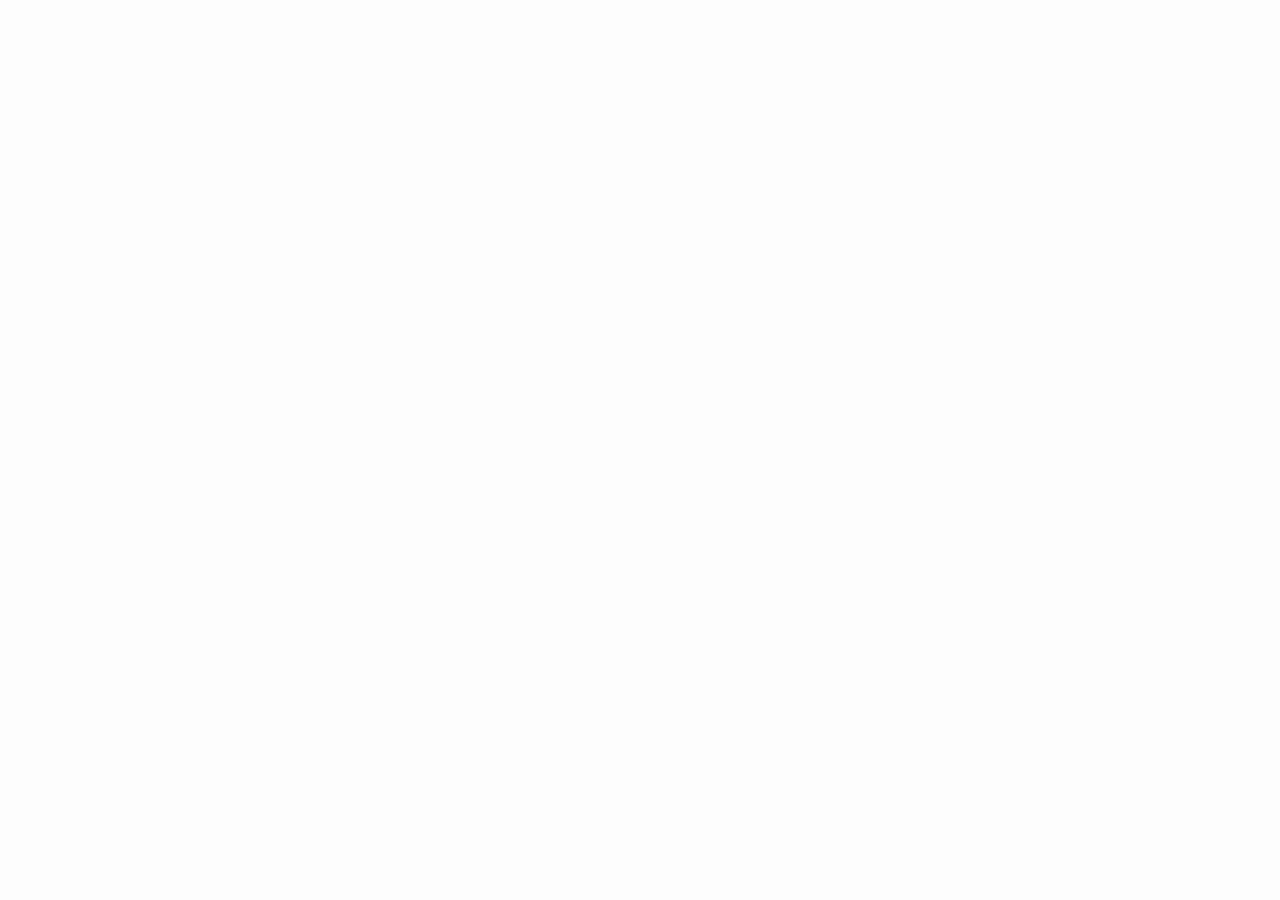
==== order.html @ 1d366cea "Перенос файлов из предыдущей домашки" ====
<!doctype html>
<html lang="ru">

<head>
    <meta charset="utf-8" />
    <meta name="viewport" content="width=device-width,initial-scale=1,maximum-scale=1,user-scalable=0" />
    <title>Оформление доставки</title>

    <link rel="stylesheet" href="styles/base.css" />
    <link rel="stylesheet" href="styles/base_adaptive.css" />

    <link rel="stylesheet" href="styles/order.css" />
    <link rel="stylesheet" href="styles/order_adaptive.css" />
</head>

<body>
    <div id="map"></div>
</body>

</html>
---- styles/base.css ----
*, *::before, *::after {
  box-sizing: border-box;
}

@font-face {
  font-family: "Roboto";
  src: url("../fonts/Roboto-Regular.ttf");
  font-weight: normal;
}

@font-face {
  font-family: "Roboto";
  src: url("../fonts/Roboto-Bold.ttf");
  font-weight: bold;
}

@font-face {
  font-family: "Roboto";
  src: url("../fonts/Roboto-Medium.ttf");
  font-weight: 500;
}

html, body {
  margin: 0;
  color: #111111;
  font-family: "Roboto", sans-serif;
}

body {
  background: #FDFDFD;
}

.header {
  border-radius: 18px;
  box-shadow: 0 7px 20px 0 #0000002E;
  backdrop-filter: blur(10px);
  background: #ffffff;
  left: 20px;
  border: 1px solid rgba(0, 0, 0, 0.08);
  position: fixed;
  right: 20px;
  top: 20px;
  padding: 14px 18px;
  height: 70px;
  display: flex;
  align-items: center;
  z-index: 6;
}

.header-brand {
  display: flex;
  align-items: center;
  text-decoration: none;
  gap: 10px;
}

.header-logo {
  width: 42px;
  height: 42px;
  border-radius: 10px;
  background: #FFCC00;
  display: grid;
  place-items: center;
  font-weight: bold;
  color: #111;
}

.header-title {
  font-size: 18px;
  font-weight: bold;
  color: #111111;
  text-decoration: none;
}

.header-menu {
  display: flex;
  align-items: center;
  gap: 60px;
  margin: 0;
  position: absolute;
  left: 50%;
  transform: translateX(-50%);
}

.header-link {
  font-size: 14px;
  color: #111111;
  text-decoration: none;
}

.button {
  border: 0;
  outline: none;
  height: 44px;
  border-radius: 10px;
  font-size: 14px;
  font-weight: bold;
  cursor: pointer;
  font-family: inherit;
  transition: transform .08s ease, opacity .12s ease;
  background: #DC6133;
  color: #111111;
  text-align: center;
  text-decoration: none;
}

.button:hover {
  background-color: #E5BC19;
}

.button:disabled {
  cursor: not-allowed;
  background-color: #FADE6E;
  color: #787878;
  transform: none;
}

.button.button-white {
  background: #ffffff;
  border: 1px solid #111111;
}

.button.button-white:hover {
  background: rgb(241 241 241);
}
---- styles/base_adaptive.css ----
@media (max-width: 767px) {
  .header {
    left: 10px;
    right: 10px;
    top: 10px;
  }

  .header-link span {
    display: none;
  }

  .header-menu {
    gap: 20px;
    justify-content: flex-start;
    margin: 0 0 0 30px;
    position: static;
    transform: none;
  }
}

@media (max-width: 420px) {
  .header-title {
    display: none;
  }
}

@media (max-width: 374px) {
  .header-menu {
    gap: 10px;
    margin: 0 0 0 10px;
  }
}
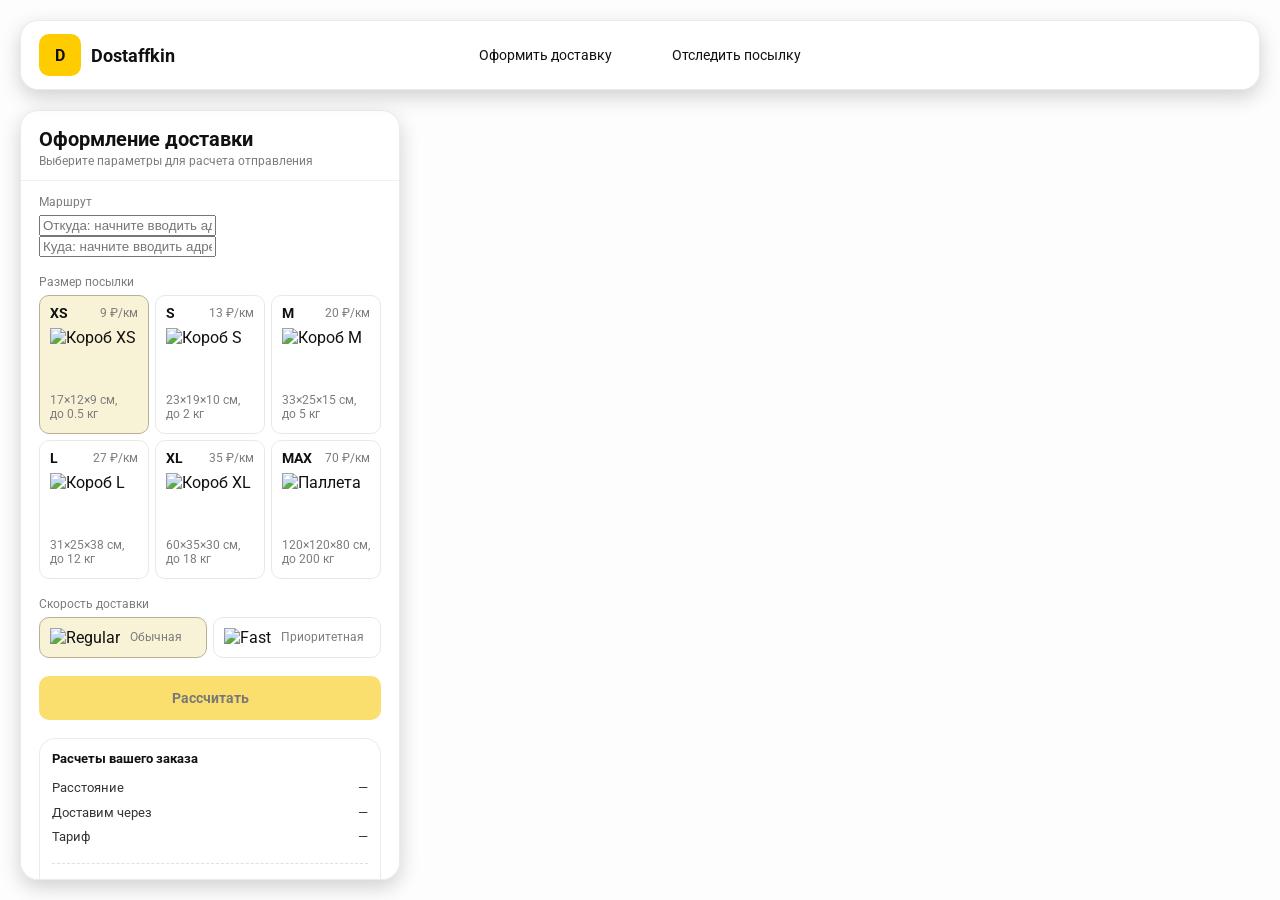
==== commit 8dc41dac: "Изменения в order.html" ====
--- a/order.html
+++ b/order.html
@@ -15,6 +15,174 @@
 
 <body>
     <div id="map"></div>
+    <header class="header">
+        <a class="header-brand" href="./index.html">
+            <div class="header-logo">D</div>
+            <div class="header-title">Dostaffkin</div>
+        </a>
+        <nav class="header-menu">
+            <a class="header-link" href="#">Оформить <span>доставку</span></a>
+            <a class="header-link" href="./track.html">Отследить <span>посылку</span></a>
+        </nav>
+    </header>
+
+    <aside class="main" id="sidebar">
+        <div class="main-header">
+            <div class="main-title">Оформление доставки</div>
+            <div class="main-text">Выберите параметры для расчета отправления</div>
+        </div>
+        <div class="main-content">
+            <div class="main-route">
+                <div class="main-block-title">Маршрут</div>
+                <div class="main-fields">
+                    <div class="main-field" id="fromField">
+                        <div class="main-pin"></div>
+                        <input id="from" placeholder="Откуда: начните вводить адрес" autocomplete="off" />
+                        <div class="main-ac" id="fromAc" role="listbox" aria-label="Подсказки адресов"></div>
+                    </div>
+
+                    <div class="main-field" id="toField">
+                        <div class="main-pin"></div>
+                        <input id="to" placeholder="Куда: начните вводить адрес" autocomplete="off" />
+                        <div class="main-ac" id="toAc" role="listbox" aria-label="Подсказки адресов"></div>
+                    </div>
+                </div>
+            </div>
+            <div class="main-package">
+                <div class="main-block-title">Размер посылки</div>
+
+                <div class="main-sizes">
+                    <div class="main-size-card is-active" data-value="xs">
+                        <div class="main-size-top">
+                            <div class="main-size-label">XS</div>
+                            <div class="main-size-rate">9 ₽/км</div>
+                        </div>
+                        <div class="main-size-media">
+                            <img src="images/sizes/xs.png" alt="Короб XS" />
+                        </div>
+                        <div class="main-size-description">17×12×9 см,<br>до 0.5 кг</div>
+                    </div>
+
+                    <div class="main-size-card" data-value="s">
+                        <div class="main-size-top">
+                            <div class="main-size-label">S</div>
+                            <div class="main-size-rate">13 ₽/км</div>
+                        </div>
+                        <div class="main-size-media">
+                            <img src="images/sizes/s.png" alt="Короб S" />
+                        </div>
+                        <div class="main-size-description">23×19×10 см,<br>до 2 кг</div>
+                    </div>
+
+                    <div class="main-size-card" data-value="m">
+                        <div class="main-size-top">
+                            <div class="main-size-label">M</div>
+                            <div class="main-size-rate">20 ₽/км</div>
+                        </div>
+                        <div class="main-size-media">
+                            <img src="images/sizes/m.png" alt="Короб M" />
+                        </div>
+                        <div class="main-size-description">33×25×15 см,<br>до 5 кг</div>
+                    </div>
+
+                    <div class="main-size-card" data-value="l">
+                        <div class="main-size-top">
+                            <div class="main-size-label">L</div>
+                            <div class="main-size-rate">27 ₽/км</div>
+                        </div>
+                        <div class="main-size-media">
+                            <img src="images/sizes/l.png" alt="Короб L" />
+                        </div>
+                        <div class="main-size-description">31×25×38 см,<br>до 12 кг</div>
+                    </div>
+
+                    <div class="main-size-card" data-value="xl">
+                        <div class="main-size-top">
+                            <div class="main-size-label">XL</div>
+                            <div class="main-size-rate">35 ₽/км</div>
+                        </div>
+                        <div class="main-size-media">
+                            <img src="images/sizes/xl.png" alt="Короб XL" />
+                        </div>
+                        <div class="main-size-description">60×35×30 см,<br>до 18 кг</div>
+                    </div>
+
+                    <div class="main-size-card" data-value="max">
+                        <div class="main-size-top">
+                            <div class="main-size-label">MAX</div>
+                            <div class="main-size-rate">70 ₽/км</div>
+                        </div>
+                        <div class="main-size-media main-size-media-palleta">
+                            <img src="images/sizes/max.png" alt="Паллета" />
+                        </div>
+                        <div class="main-size-description">120×120×80 см,<br>до 200 кг</div>
+                    </div>
+                </div>
+            </div>
+            <div class="main-speed">
+                <div class="main-block-title">Скорость доставки</div>
+
+                <div class="main-speeds">
+                    <div class="main-speed-card is-active" data-value="regular">
+                        <img class="main-speed-media" src="images/icons/regular.svg" alt="Regular" />
+                        <div class="main-speed-description">Обычная</div>
+                    </div>
+                    <div class="main-speed-card" data-value="fast">
+                        <img class="main-speed-media" src="images/icons/fast.svg" alt="Fast" />
+                        <div class="main-speed-description">Приоритетная</div>
+                    </div>
+                </div>
+            </div>
+            <div class="main-calculate-block">
+                <button id="calc" class="button calculate-button" type="button" disabled>Рассчитать</button>
+            </div>
+            <div class="main-result" id="result">
+                <div class="main-result-title">Расчеты вашего заказа</div>
+                <div class="main-result-lines">
+                    <div class="main-result-line"><span>Расстояние</span><span id="distanceValue">—</span></div>
+                    <div class="main-result-line"><span>Доставим через</span><span id="durationValue">—</span></div>
+                    <div class="main-result-line"><span>Тариф</span><span id="rateValue">—</span></div>
+                </div>
+                <div class="main-price">
+                    <div class="main-price-label">Итого</div>
+                    <div class="main-price-value" id="totalValue">—</div>
+                </div>
+            </div>
+            <div class="main-order-box">
+                <div class="main-order-form" id="orderForm">
+                    <div class="main-order-title">Оформление доставки</div>
+                    <div class="main-block-info-row">
+                        <div class="main-block-title">Контакты</div>
+                        <div class="order-fields">
+                            <div class="main-field">
+                                <input id="customerName" placeholder="Ваше имя" autocomplete="off" />
+                            </div>
+                            <div class="main-field">
+                                <input id="customerPhone" placeholder="Ваш телефон" autocomplete="off"
+                                    inputmode="tel" />
+                            </div>
+                        </div>
+                    </div>
+                    <div class="main-block-info-row extra-info">
+                        <div class="main-block-title">Дополнительная информация</div>
+                        <div class="main-field textarea">
+                            <textarea id="comment" placeholder="Детали доставки и комментарии"></textarea>
+                        </div>
+                    </div>
+                    <button id="submit" class="button main-submit-request" type="button" disabled>Отправить
+                        заявку
+                    </button>
+                </div>
+
+                <div class="main-order-success" id="orderSuccess">
+                    <div class="main-success-icon">✓</div>
+                    <div class="main-success-title">Заявка отправлена!</div>
+                    <div class="main-success-title">Номер отправления<span id="orderId"></span></div>
+                    <div class="main-success-subtitle">Мы скоро свяжемся с вами</div>
+                </div>
+            </div>
+        </div>
+    </aside>
 </body>
 
 </html>
--- a/styles/order.css
+++ b/styles/order.css
@@ -0,0 +1,283 @@
+#map {
+    background-image: url("../images/order-bg.png");
+    background-size: cover;
+    position: fixed;
+    inset: 0;
+}
+
+.main {
+    border-radius: 18px;
+    box-shadow: 0 7px 20px 0 #0000002E;
+    backdrop-filter: blur(10px);
+    background: rgba(255, 255, 255, 0.96);
+    left: 20px;
+    border: 1px solid rgba(0, 0, 0, 0.08);
+    position: fixed;
+    top: 110px;
+    bottom: 20px;
+    width: 380px;
+    display: flex;
+    flex-direction: column;
+    overflow: hidden;
+    z-index: 5;
+}
+
+.main-header {
+    padding: 18px 18px 12px 18px;
+    border-bottom: 1px solid rgba(0, 0, 0, 0.06);
+    display: flex;
+    flex-direction: column;
+}
+
+.main-title {
+    font-size: 20px;
+    line-height: 100%;
+    font-weight: bold;
+}
+
+.main-text {
+    font-size: 12px;
+    margin-top: 5px;
+    color: #7C7C7C;
+}
+
+.main-content {
+    padding: 14px 18px 18px 18px;
+    overflow: auto;
+    scrollbar-width: none;
+    display: flex;
+    flex-direction: column;
+    gap: 18px;
+    flex: 1;
+}
+
+.main-block-title {
+    font-size: 12px;
+    color: #7C7C7C;
+}
+
+.main-route .main-block-title,
+.main-package .main-block-title {
+    margin-bottom: 6px;
+}
+
+.main-sizes {
+    display: grid;
+    gap: 6px;
+    grid-template-columns: repeat(3, 1fr);
+}
+
+.main-size-card {
+    border: 1px solid #E8E8E7;
+    background: #FFFFFF;
+    border-radius: 10px;
+    padding: 10px;
+    cursor: pointer;
+    user-select: none;
+    transition: transform .08s ease, border-color .12s ease, background .12s ease;
+    min-height: 139px;
+}
+
+.main-size-card:hover {
+    transform: translateY(-1px);
+}
+
+.main-size-card.is-active {
+    background-color: #F8F2D6;
+    border-color: #B7B196;
+}
+
+.main-size-top {
+    display: flex;
+    align-items: center;
+    justify-content: space-between;
+}
+
+.main-size-label {
+    font-weight: bold;
+    font-size: 14px;
+    color: #111111;
+    line-height: 100%;
+}
+
+.main-size-rate {
+    font-size: 12px;
+    color: #7C7C7C;
+    line-height: 100%;
+}
+
+.main-size-media {
+    margin-top: 8px;
+    height: 57px;
+}
+
+.main-size-description {
+    margin-top: 8px;
+    font-size: 12px;
+    color: #7C7C7C;
+    line-height: 1.2;
+}
+
+.calculate-button {
+    width: 100%;
+}
+
+.main-result {
+    border: 1px solid rgba(0, 0, 0, 0.08);
+    background: rgba(255, 255, 255, 0.75);
+    border-radius: 16px;
+    padding: 12px;
+    line-height: 1.25;
+}
+
+.main-result-title {
+    font-weight: bold;
+    font-size: 13px;
+    color: #111111;
+    margin-bottom: 13px;
+}
+
+.main-result-lines {
+    gap: 8px;
+    display: flex;
+    flex-direction: column;
+}
+
+.main-result-line {
+    font-size: 13px;
+    color: rgba(17, 17, 17, 0.85);
+    display: flex;
+    justify-content: space-between;
+}
+
+.main-price {
+    margin-top: 18px;
+    padding-top: 10px;
+    border-top: 1px dashed rgba(0, 0, 0, 0.12);
+    display: flex;
+    align-items: baseline;
+    justify-content: space-between;
+}
+
+.main-price-label {
+    font-size: 12px;
+    color: rgba(17, 17, 17, 0.55);
+}
+
+.main-price-value {
+    font-size: 20px;
+    font-weight: bold;
+    color: #111111;
+    letter-spacing: -0.3px;
+}
+
+.main-order-box {
+    background: #ffffff;
+    border: 1px solid #E8E8E7;
+    border-radius: 10px;
+    padding: 12px;
+}
+
+.main-order-title {
+    margin-bottom: 8px;
+    font-weight: bold;
+    font-size: 14px;
+    color: #111111;
+}
+
+.main-block-info {
+    display: flex;
+    flex-direction: column;
+    gap: 6px;
+}
+
+.order-fields {
+    display: grid;
+    grid-template-columns: 1fr 1fr;
+    column-gap: 10px;
+    margin-top: 6px;
+}
+
+.main-block-info-row.extra-info {
+    display: block;
+    margin-top: 13px;
+}
+
+.main-submit-request {
+    width: 100%;
+    margin-top: 6px;
+}
+
+.main-order-success {
+    display: none;
+    text-align: center;
+    padding: 22px 12px;
+    gap: 12px;
+}
+
+.main-order-success.is-visible {
+    display: flex;
+    flex-direction: column;
+    align-items: center;
+}
+
+.main-success-icon {
+    width: 56px;
+    height: 56px;
+    border-radius: 50%;
+    background: #16a34a;
+    color: #ffffff;
+    display: grid;
+    place-items: center;
+    font-size: 30px;
+}
+
+.main-success-title {
+    font-size: 14px;
+    font-weight: bold;
+    color: #111111;
+}
+
+.main-success-subtitle {
+    font-size: 12px;
+    color: rgba(17, 17, 17, 0.55);
+    line-height: 1.3;
+}
+
+.main-speed .main-block-title {
+    margin-bottom: 6px;
+}
+
+.main-speeds {
+    display: grid;
+    gap: 6px;
+    grid-template-columns: repeat(2, 1fr);
+}
+
+.main-speed-card {
+    border: 1px solid #E8E8E7;
+    background: #FFFFFF;
+    border-radius: 10px;
+    padding: 10px;
+    cursor: pointer;
+    user-select: none;
+    transition: transform .08s ease, border-color .12s ease, background .12s ease;
+    display: flex;
+    align-items: center;
+    gap: 10px;
+}
+
+.main-speed-card:hover {
+    transform: translateY(-1px);
+}
+
+.main-speed-card.is-active {
+    background-color: #F8F2D6;
+    border-color: #B7B196;
+}
+
+.main-speed-description {
+    font-size: 12px;
+    color: #7C7C7C;
+    line-height: 1.2;
+}
--- a/styles/order_adaptive.css
+++ b/styles/order_adaptive.css
@@ -0,0 +1,16 @@
+@media (max-width: 767px) {
+    .main {
+        left: 10px;
+        right: 10px;
+        top: 50%;
+        bottom: 12px;
+        width: auto;
+        max-width: none;
+    }
+}
+
+@media (max-width: 420px) {
+    .main-sizes {
+        grid-template-columns: repeat(2, 1fr);
+    }
+}
